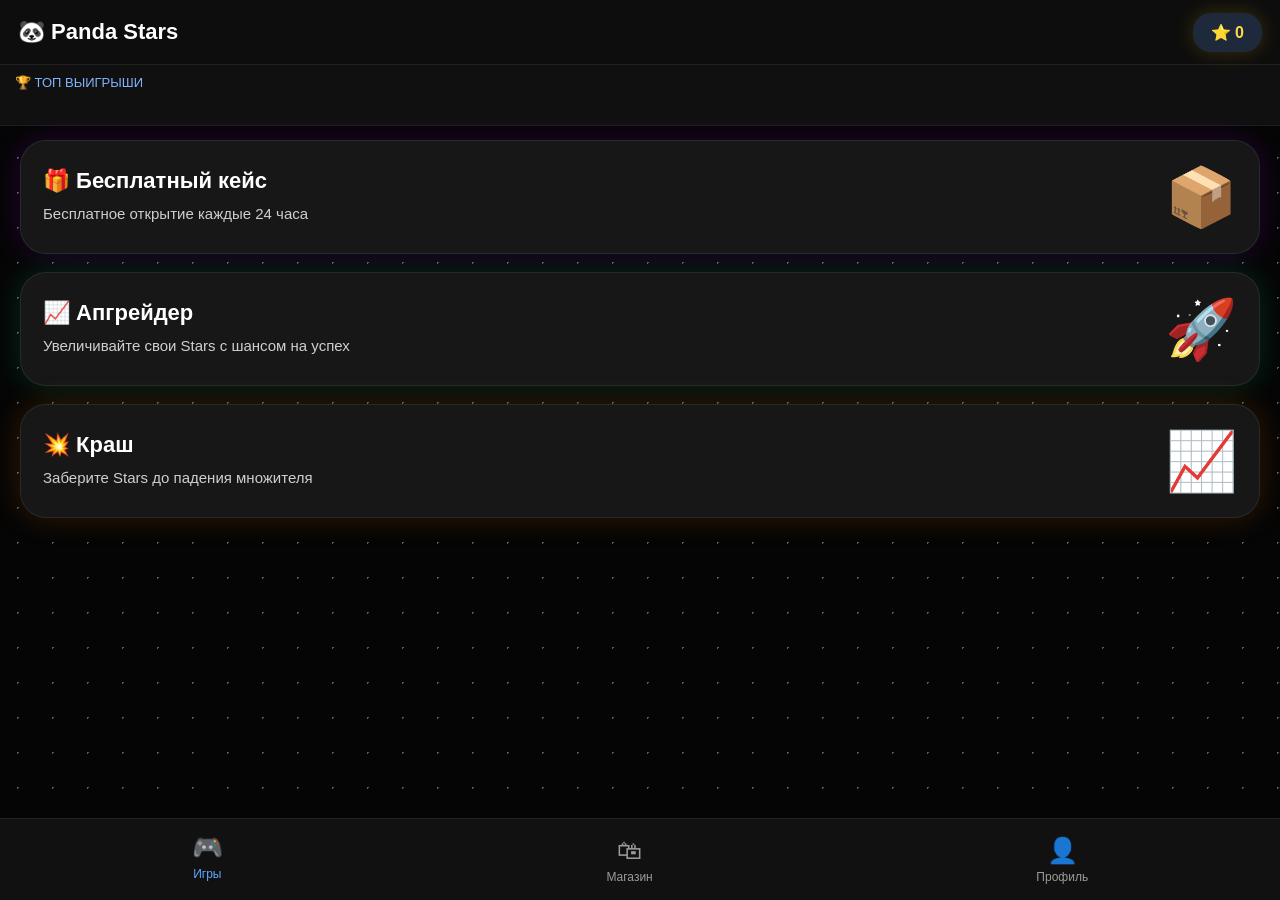
==== index.html @ 2689af4c "added games logic" ====
<!DOCTYPE html>
<html lang="ru">

<head>

    <meta charset="UTF-8">

    <meta name="viewport" content="width=device-width, initial-scale=1.0">

    <title>Panda Stars</title>

    <link rel="stylesheet" href="style.css">

</head>

<body>

<div class="stars"></div>

<!-- Верхняя панель -->

<div class="header">

    <div class="logo">

        🐼 Panda Stars

    </div>

    <div class="balance">

        ⭐ <span id="balance">0</span>

    </div>

</div>

<!-- Лента выигрышей -->

<div class="wins">

    <div class="wins-title">

        🏆 ТОП ВЫИГРЫШИ

    </div>

    <div class="wins-marquee">

        <span>

            Alex выиграл ⭐100 &nbsp;&nbsp;&nbsp;
            Max выиграл ⭐50 &nbsp;&nbsp;&nbsp;
            Ivan выиграл ⭐25 &nbsp;&nbsp;&nbsp;
            Panda выиграл ⭐18 &nbsp;&nbsp;&nbsp;
            Kirill выиграл ⭐72

        </span>

    </div>

</div>

<!-- Контент -->

<div id="content">

    <div id="gamesPage" class="page active">

        <div class="game-card free">

            <div>

                <h2>🎁 Бесплатный кейс</h2>

                <p>

                    Бесплатное открытие

                    каждые 24 часа

                </p>

            </div>

            <div class="icon">

                📦

            </div>

        </div>

        <div class="game-card upgrade">

            <div>

                <h2>📈 Апгрейдер</h2>

                <p>

                    Увеличивайте свои Stars

                    с шансом на успех

                </p>

            </div>

            <div class="icon">

                🚀

            </div>

        </div>

        <div class="game-card crash">

            <div>

                <h2>💥 Краш</h2>

                <p>

                    Заберите Stars

                    до падения множителя

                </p>

            </div>

            <div class="icon">

                📈

            </div>

        </div>

    </div>

    <div id="shopPage" class="page">

        <h2>

            🛍 Магазин

        </h2>

        <p>

            Скоро...

        </p>

    </div>

    <div id="profilePage" class="page">

        <h2>

            👤 Профиль

        </h2>

        <p>

            Скоро...

        </p>

    </div>

</div>

<!-- Нижнее меню -->

<div class="bottom-menu">

    <button class="active" onclick="openPage('games')">

        🎮

        <span>

            Игры

        </span>

    </button>

    <button onclick="openPage('shop')">

        🛍

        <span>

            Магазин

        </span>

    </button>

    <button onclick="openPage('profile')">

        👤

        <span>

            Профиль

        </span>

    </button>

</div>

<!-- Оверлей для бесплатного кейса -->
<div id="freeCaseOverlay" class="overlay hidden">
    <div class="free-case-modal">
        <div class="modal-top-icon">⌚</div>
        <div class="badges">
            <span class="badge reward">Награда: до 4 515 ⭐</span>
            <span class="badge period">Раз в 1 день</span>
        </div>
        <h2 class="hero-title">Откройте ежедневный кейс</h2>
        <p class="hero-sub">Откройте кейс, чтобы выиграть NFT‑подарок или звезды</p>
        <div id="case-countdown" class="countdown"></div>
        <button id="openCaseBtn" class="big-action">Открыть бесплатно</button>
        <button id="closeOverlay" class="close-link">Закрыть</button>
    </div>
</div>

<script src="script.js"></script>

</body>

</html>
---- style.css ----
*{
    margin:0;
    padding:0;
    box-sizing:border-box;
}

body{

    background:#050505;

    color:white;

    font-family:Arial,Helvetica,sans-serif;

    overflow:hidden;

}

/* фон */

.stars{

    position:fixed;

    inset:0;

    background-image:
    radial-gradient(white 1px,transparent 1px);

    background-size:35px 35px;

    opacity:.35;

    z-index:-1;

}

/* верх */

.header{

    position:fixed;

    top:0;

    left:0;

    width:100%;

    height:65px;

    display:flex;

    justify-content:space-between;

    align-items:center;

    padding:18px;

    background:rgba(15,15,15,.92);

    backdrop-filter:blur(15px);

    border-bottom:1px solid rgba(255,255,255,.08);

    z-index:100;

}

.logo{

    font-size:22px;

    font-weight:bold;

}

.balance{

    background:#1e293b;

    padding:10px 18px;

    border-radius:18px;

    color:#ffd54a;

    font-weight:bold;

    box-shadow:0 0 20px rgba(255,215,0,.18);

}

/* топ */

.wins{

    position:fixed;

    top:65px;

    width:100%;

    background:#101010;

    border-bottom:1px solid rgba(255,255,255,.06);

    padding:10px 0;

    overflow:hidden;

}

.wins-title{

    padding-left:15px;

    font-size:13px;

    color:#7fb4ff;

    margin-bottom:6px;

}

.wins-marquee{

    overflow:hidden;

    white-space:nowrap;

}

.wins-marquee span{

    display:inline-block;

    padding-left:100%;

    animation:scroll 18s linear infinite;

    color:#d8d8d8;

}

@keyframes scroll{

    from{

        transform:translateX(0);

    }

    to{

        transform:translateX(-100%);

    }

}

/* страницы */

#content{

    position:fixed;

    top:120px;

    bottom:90px;

    left:0;

    width:100%;

    overflow-y:auto;

    padding:20px;

}

.page{

    display:none;

}

.page.active{

    display:block;

}

/* карточки */

.game-card{

    width:100%;

    border-radius:26px;

    padding:22px;

    margin-bottom:18px;

    display:flex;

    justify-content:space-between;

    align-items:center;

    cursor:pointer;

    transition:.25s;

    border:1px solid rgba(255,255,255,.08);

    background:#171717;

}

.game-card:hover{

    transform:translateY(-3px);

}

.game-card:active{

    transform:scale(.97);

}

.game-card h2{

    margin-bottom:8px;

    font-size:22px;

}

.game-card p{

    color:#cfcfcf;

    line-height:24px;

    font-size:15px;

}

.icon{

    font-size:58px;

}

/* цвета */

.free{

    box-shadow:0 0 30px rgba(170,0,255,.18);

}

.upgrade{

    box-shadow:0 0 30px rgba(0,255,140,.15);

}

.crash{

    box-shadow:0 0 30px rgba(255,120,0,.18);

}

/* меню */

.bottom-menu{

    position:fixed;

    bottom:0;

    left:0;

    width:100%;

    height:82px;

    display:flex;

    justify-content:space-around;

    align-items:center;

    background:#111;

    border-top:1px solid rgba(255,255,255,.08);

}

.bottom-menu button{

    background:none;

    border:none;

    color:#9b9b9b;

    display:flex;

    flex-direction:column;

    align-items:center;

    gap:5px;

    font-size:25px;

    transition:.25s;

}

.bottom-menu button span{

    font-size:12px;

}

.bottom-menu button.active{

    color:#62a8ff;

    transform:translateY(-3px);

}

/* Оверлей бесплатного кейса */
.overlay{
    position:fixed;
    inset:0;
    display:flex;
    justify-content:center;
    align-items:center;
    background:rgba(0,0,0,0.6);
    z-index:200;
}

.overlay.hidden{ display:none; }

.free-case-modal{
    width:90%;
    max-width:420px;
    background:#151515;
    border-radius:18px;
    padding:24px;
    text-align:center;
    border:1px solid rgba(136, 29, 29, 0.06);
    box-shadow:0 8px 30px rgba(0,0,0,.6);
}

.modal-top-icon{ font-size:36px; margin-bottom:6px; }
.badges{ display:flex; gap:8px; justify-content:center; margin-bottom:10px; }
.badge{ padding:6px 10px; border-radius:20px; font-size:13px; }
.badge.reward{ background:#1db954; color:#07220d; font-weight:700; }
.badge.period{ background:#2b2b2b; color:#d6d6d6; }
.hero-title{ font-size:20px; margin:6px 0 6px; font-weight:700; }
.hero-sub{ color:#bfbfbf; font-size:14px; margin-bottom:12px; }
.countdown{ color:#ffd54a; font-weight:700; margin-bottom:12px; }

.big-action{
    width:100%;
    background:#ffffff;
    color:#111;
    border:none;
    padding:16px 20px;
    border-radius:14px;
    font-weight:700;
    font-size:17px;
    cursor:pointer;
    box-shadow:0 6px 18px rgba(0,0,0,0.35);
}

.big-action.disabled{ opacity:0.6; cursor:default; }

.close-link{
    margin-top:12px;
    background:none;
    color:#9b9b9b;
    border:0;
    padding:6px 8px;
    cursor:pointer;
}
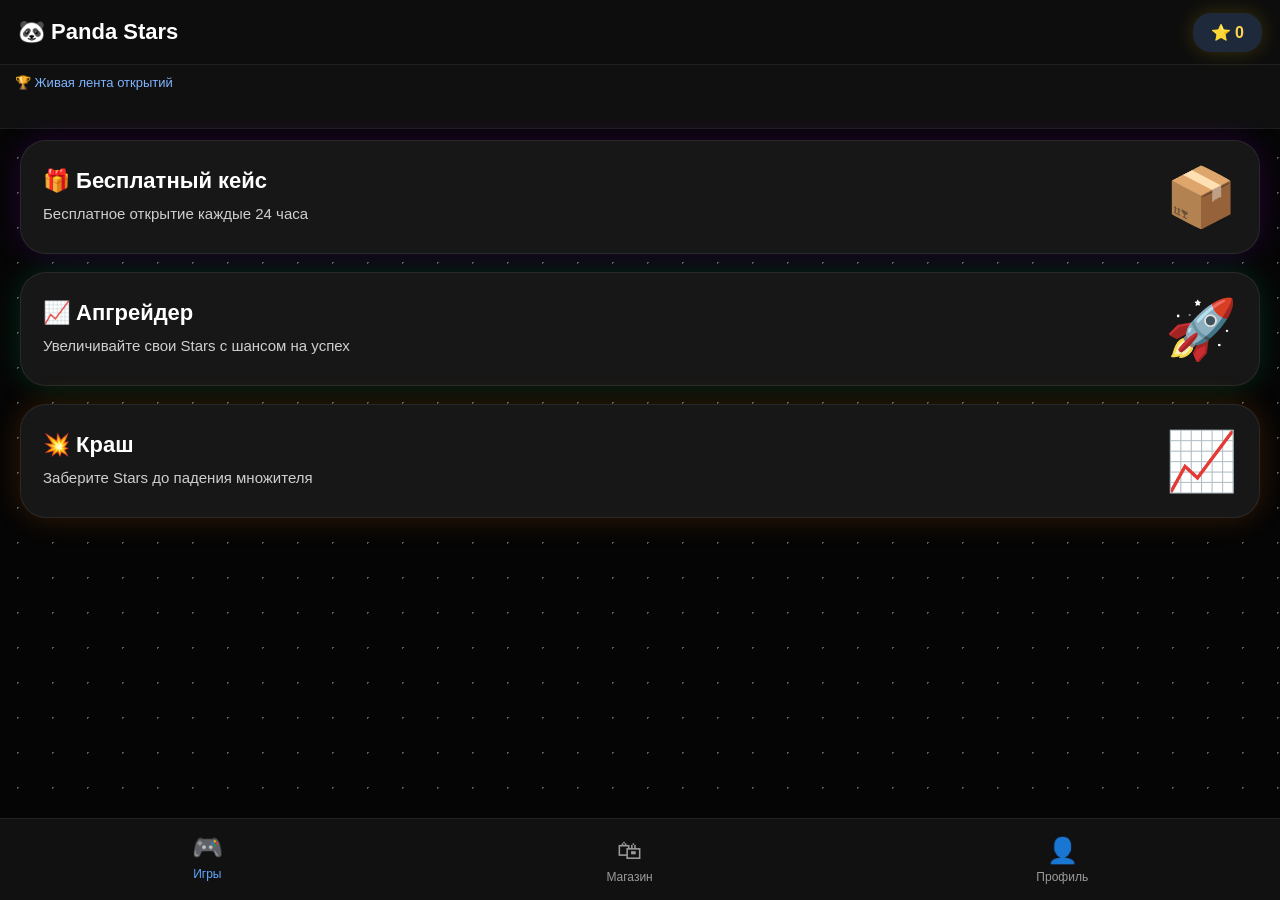
==== commit 9e339483: "added games logic" ====
--- a/index.html
+++ b/index.html
@@ -9,7 +9,11 @@
 
     <title>Panda Stars</title>
 
-    <link rel="stylesheet" href="style.css">
+    <meta http-equiv="Cache-Control" content="no-cache, no-store, must-revalidate">
+    <meta http-equiv="Pragma" content="no-cache">
+    <meta http-equiv="Expires" content="0">
+
+    <link rel="stylesheet" href="style.css?v=4">
 
 </head>
 
@@ -41,22 +45,12 @@
 
     <div class="wins-title">
 
-        🏆 ТОП ВЫИГРЫШИ
-
-    </div>
-
-    <div class="wins-marquee">
-
-        <span>
-
-            Alex выиграл ⭐100 &nbsp;&nbsp;&nbsp;
-            Max выиграл ⭐50 &nbsp;&nbsp;&nbsp;
-            Ivan выиграл ⭐25 &nbsp;&nbsp;&nbsp;
-            Panda выиграл ⭐18 &nbsp;&nbsp;&nbsp;
-            Kirill выиграл ⭐72
-
-        </span>
-
+        🏆 Живая лента открытий
+
+    </div>
+
+    <div class="wins-list" id="liveFeedList">
+        <!-- live win items injected by script -->
     </div>
 
 </div>
@@ -220,20 +214,31 @@
 <!-- Оверлей для бесплатного кейса -->
 <div id="freeCaseOverlay" class="overlay hidden">
     <div class="free-case-modal">
-        <div class="modal-top-icon">⌚</div>
         <div class="badges">
             <span class="badge reward">Награда: до 4 515 ⭐</span>
             <span class="badge period">Раз в 1 день</span>
         </div>
         <h2 class="hero-title">Откройте ежедневный кейс</h2>
-        <p class="hero-sub">Откройте кейс, чтобы выиграть NFT‑подарок или звезды</p>
+        <p id="case-message" class="hero-sub">Откройте кейс, чтобы выиграть NFT‑подарок или звезды</p>
         <div id="case-countdown" class="countdown"></div>
-        <button id="openCaseBtn" class="big-action">Открыть бесплатно</button>
+        <div id="spinnerWrap" class="spinner-wrap">
+            <div class="spinner-viewport">
+                <div class="spinner-list" id="spinnerList">
+                    <!-- items injected by script -->
+                </div>
+                <div class="spinner-center-mask"></div>
+            </div>
+        </div>
+        <div class="modal-action-row">
+            <button id="settingsBtn" class="small-action">Настройки</button>
+            <button id="prizesBtn" class="small-action">Призы</button>
+        </div>
+        <button id="openCaseBtn" class="big-action">Открыть</button>
         <button id="closeOverlay" class="close-link">Закрыть</button>
     </div>
 </div>
 
-<script src="script.js"></script>
+<script src="script.js?v=4"></script>
 
 </body>
 
--- a/style.css
+++ b/style.css
@@ -123,40 +123,40 @@
 
 }
 
-.wins-marquee{
-
-    overflow:hidden;
-
-    white-space:nowrap;
-
-}
-
-.wins-marquee span{
-
-    display:inline-block;
-
-    padding-left:100%;
-
-    animation:scroll 18s linear infinite;
-
-    color:#d8d8d8;
-
-}
-
-@keyframes scroll{
-
-    from{
-
-        transform:translateX(0);
-
-    }
-
-    to{
-
-        transform:translateX(-100%);
-
-    }
-
+.wins-list{
+    display:flex;
+    flex-wrap:wrap;
+    gap:10px;
+    padding:12px 10px 10px;
+}
+
+.wins-item{
+    display:inline-flex;
+    align-items:center;
+    gap:8px;
+    padding:10px 12px;
+    border-radius:16px;
+    background:rgba(255,255,255,.05);
+    border:1px solid rgba(255,255,255,.08);
+    color:#f4f4f4;
+    font-size:13px;
+    min-width:160px;
+    max-width:100%;
+}
+
+.wins-item span{
+    display:inline-flex;
+    align-items:center;
+}
+
+.wins-item .wins-user{
+    font-weight:700;
+    color:#fff;
+}
+
+.wins-item .wins-prize{
+    color:#ffd54a;
+    font-weight:700;
 }
 
 /* страницы */
@@ -337,59 +337,34 @@
 
 }
 
-/* Оверлей бесплатного кейса */
+/* Modal / free case styles */
 .overlay{
-    position:fixed;
-    inset:0;
-    display:flex;
-    justify-content:center;
-    align-items:center;
-    background:rgba(0,0,0,0.6);
-    z-index:200;
-}
-
+    position:fixed; inset:0; display:flex; align-items:center; justify-content:center; background:rgba(0,0,0,0.6); z-index:200;
+}
 .overlay.hidden{ display:none; }
-
 .free-case-modal{
-    width:90%;
-    max-width:420px;
-    background:#151515;
-    border-radius:18px;
-    padding:24px;
-    text-align:center;
-    border:1px solid rgba(136, 29, 29, 0.06);
-    box-shadow:0 8px 30px rgba(0,0,0,.6);
-}
-
-.modal-top-icon{ font-size:36px; margin-bottom:6px; }
-.badges{ display:flex; gap:8px; justify-content:center; margin-bottom:10px; }
-.badge{ padding:6px 10px; border-radius:20px; font-size:13px; }
-.badge.reward{ background:#1db954; color:#07220d; font-weight:700; }
-.badge.period{ background:#2b2b2b; color:#d6d6d6; }
-.hero-title{ font-size:20px; margin:6px 0 6px; font-weight:700; }
-.hero-sub{ color:#bfbfbf; font-size:14px; margin-bottom:12px; }
-.countdown{ color:#ffd54a; font-weight:700; margin-bottom:12px; }
-
-.big-action{
-    width:100%;
-    background:#ffffff;
-    color:#111;
-    border:none;
-    padding:16px 20px;
-    border-radius:14px;
-    font-weight:700;
-    font-size:17px;
-    cursor:pointer;
-    box-shadow:0 6px 18px rgba(0,0,0,0.35);
-}
-
+    width:92%; max-width:520px; background:#151515; border-radius:16px; padding:22px; text-align:center; border:1px solid rgba(255,255,255,0.06);
+}
+.modal-top-icon{ font-size:34px; margin-bottom:8px; }
+.badges{ display:flex; gap:8px; justify-content:center; margin-bottom:12px; }
+.badge{ padding:6px 12px; border-radius:18px; font-size:13px; }
+.badge.reward{ background:linear-gradient(90deg,#00c2ff,#7b33ff); color:#fff; font-weight:700; }
+.badge.period{ background:#23232d; color:#d6d6d6; }
+.hero-title{ font-size:24px; margin:4px 0 8px; font-weight:800; }
+.hero-sub{ color:#d0d0d0; font-size:14px; margin-bottom:8px; }
+.countdown{ color:#ffd54a; font-weight:700; margin-bottom:14px; }
+.modal-action-row{ display:flex; justify-content:space-between; gap:10px; margin:16px 0 8px; }
+.small-action{ flex:1; background:rgba(255,255,255,.08); color:#fff; border:none; border-radius:14px; padding:12px 0; cursor:pointer; font-size:14px; transition:.2s; }
+.small-action:hover{ background:rgba(255,255,255,.14); }
+.big-action{ width:100%; background:#ffffff; color:#111; border:none; padding:14px 18px; border-radius:14px; font-weight:700; font-size:16px; cursor:pointer; box-shadow:0 6px 18px rgba(0,0,0,.35); }
 .big-action.disabled{ opacity:0.6; cursor:default; }
-
-.close-link{
-    margin-top:12px;
-    background:none;
-    color:#9b9b9b;
-    border:0;
-    padding:6px 8px;
-    cursor:pointer;
-}
+.close-link{ margin-top:12px; background:none; color:#9b9b9b; border:0; padding:6px 8px; cursor:pointer; }
+
+/* Spinner */
+.spinner-wrap{ margin-top:14px; display:flex; align-items:center; justify-content:center; }
+.spinner-wrap.hidden{ display:none; }
+.spinner-viewport{ width:280px; height:100px; overflow:hidden; border-radius:26px; background:linear-gradient(180deg,#2b1f2b,#171519); border:1px solid rgba(255,255,255,.08); display:flex; align-items:center; box-shadow:0 12px 40px rgba(0,0,0,.25); position:relative; }
+.spinner-center-mask{ position:absolute; inset:0; background:linear-gradient(180deg,rgba(0,0,0,0.0) 0%,rgba(0,0,0,0.18) 22%,rgba(0,0,0,0.18) 78%,rgba(0,0,0,0.0) 100%); pointer-events:none; }
+.spinner-list{ display:flex; flex-direction:column; transform:translateY(0); transition:transform 0.2s ease-out; }
+.spin-item{ min-height:90px; display:flex; align-items:center; justify-content:center; font-weight:800; font-size:22px; color:#ffd54a; text-shadow:0 0 10px rgba(255,255,255,.12); }
+про
